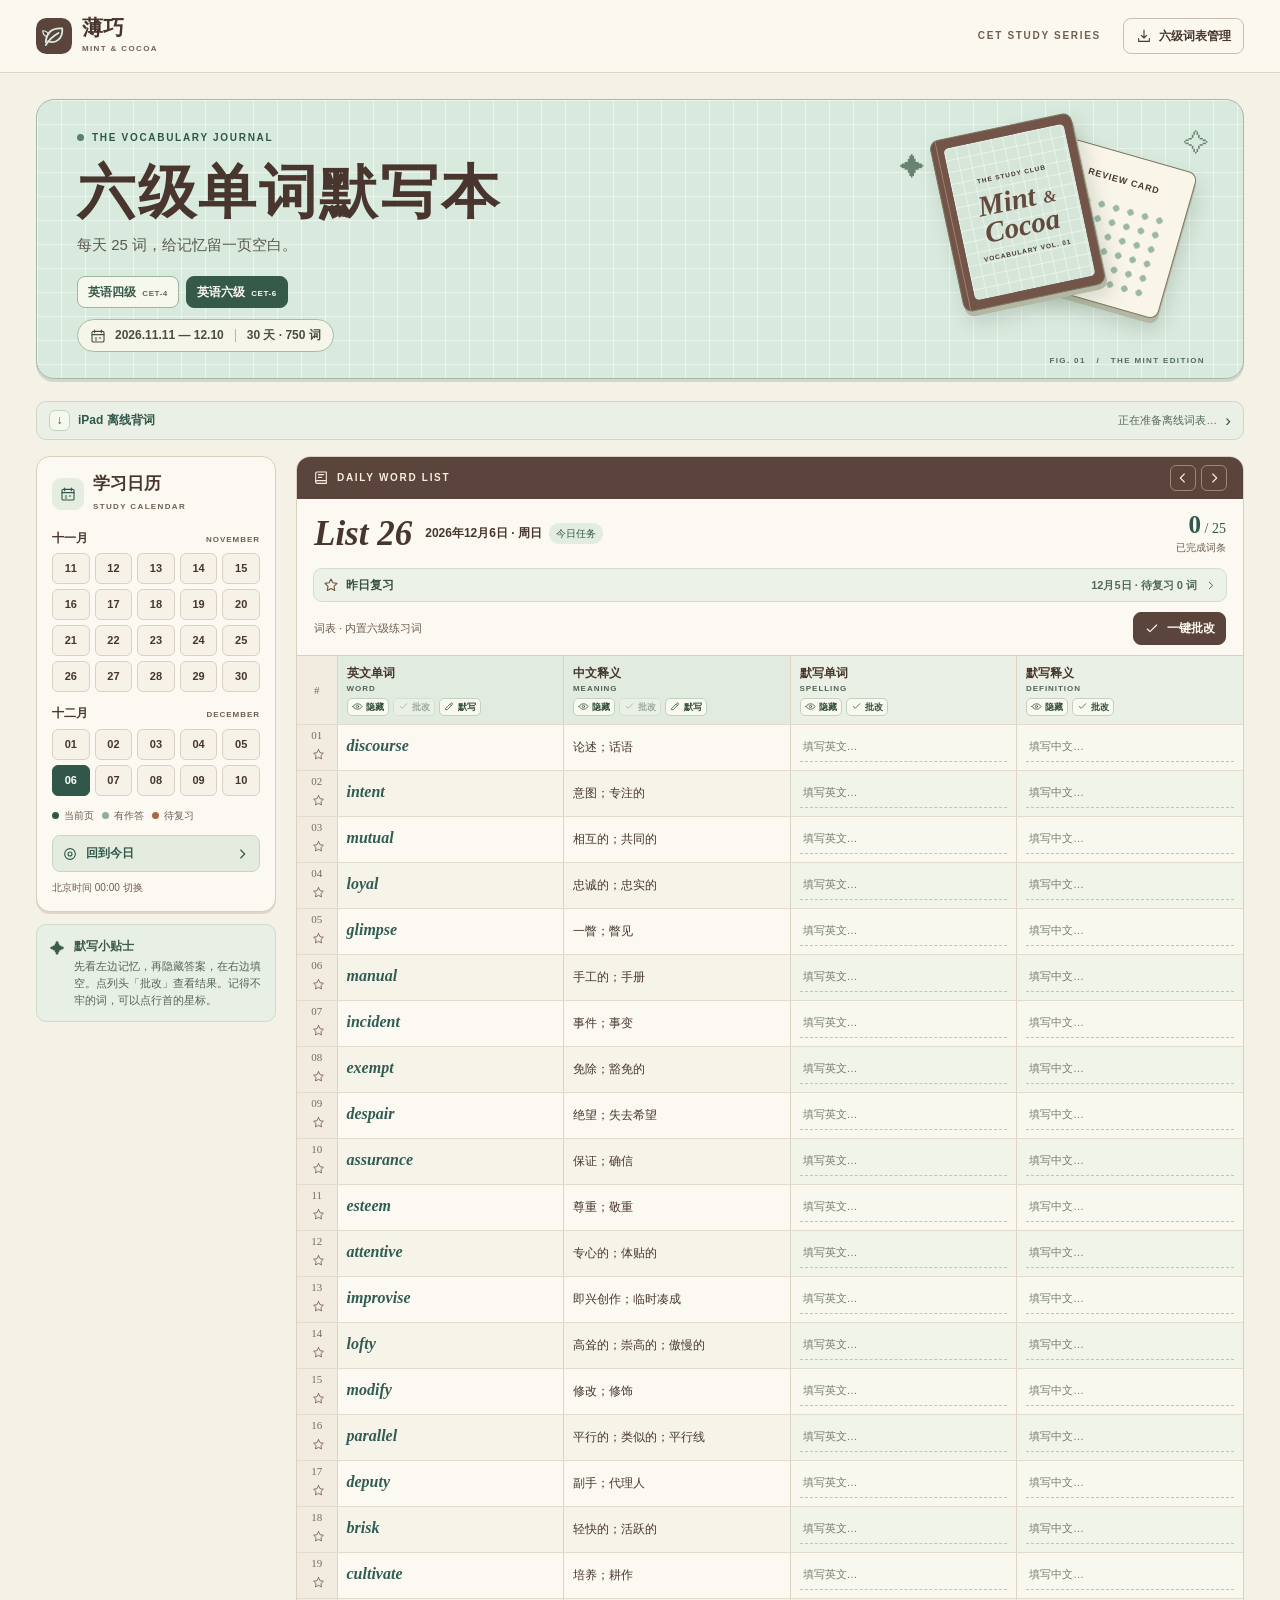
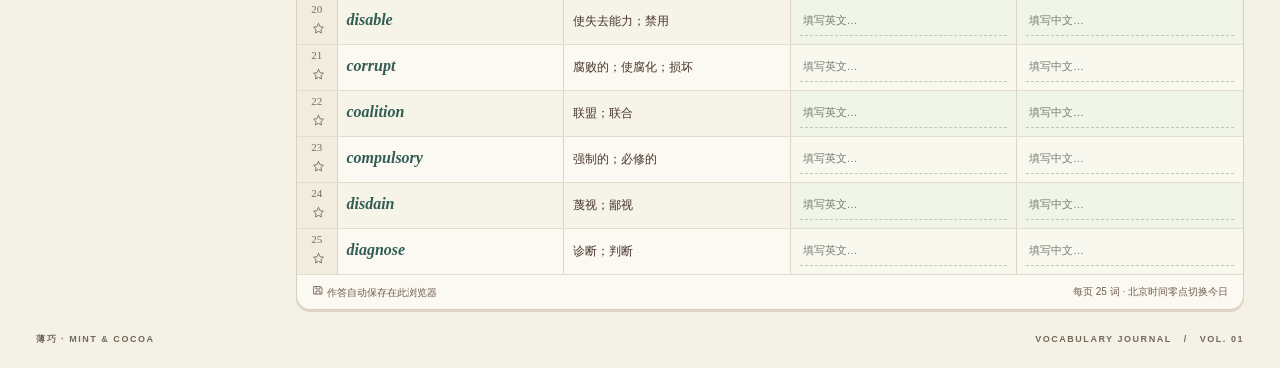
==== index.html @ f954edbf "Publish Mint Notebook with offline support" ====
<!doctype html>
<html lang="zh-CN">
<head>
<meta charset="utf-8">
<meta name="viewport" content="width=device-width, initial-scale=1">
<meta name="theme-color" content="#e0ece3">
<meta name="description" content="薄巧配色的四六级单词默写本。每天 25 词，双向默写、一键批改和次日复习。">
<title>薄巧 · 四六级单词默写本</title>
<link rel="icon" href="mint.svg" type="image/svg+xml">
<link rel="manifest" href="manifest.webmanifest">
<link rel="apple-touch-icon" href="icon-180.png">
<meta name="apple-mobile-web-app-capable" content="yes">
<meta name="apple-mobile-web-app-title" content="薄巧默写本">
<link rel="stylesheet" href="style.css">
<script type="module" src="app.js"></script>
<script defer src="pwa.js"></script>
</head>
<body>
<header class="topbar"><div class="topinner">
  <a class="brand" href="./"><img src="mint.svg" alt=""><span>薄巧<span class="brand-en">MINT &amp; COCOA</span></span></a>
  <div class="topright"><span class="edition">CET STUDY SERIES</span><button type="button" id="open-import" class="outline"><span data-icon="import"></span>六级词表管理</button></div>
</div></header>
<main class="wrap">
  <section class="cover" aria-label="四六级词汇学习计划">
    <div class="cover-copy"><div class="kicker"><i></i> THE VOCABULARY JOURNAL</div>
    <h1 id="cover-title">四六级单词默写本</h1>
    <p class="tagline">每天 25 词，给记忆留一页空白。</p>
    <div class="level-select" role="group" aria-label="选择考试词表"><button type="button" id="level-four" aria-pressed="false">英语四级 <small>CET-4</small></button><button type="button" id="level-six" aria-pressed="true">英语六级 <small>CET-6</small></button></div>
    <div class="cover-meta"><span data-icon="calendar"></span><span>2026.11.11 — 12.10</span><span class="meta-divider"></span><span>30 天 · 750 词</span></div></div>
    <div class="cover-art" aria-hidden="true"><div class="card-paper"><small>REVIEW CARD</small><div class="dots"></div></div><div class="card-mint"><div class="card-inner"><small>THE STUDY CLUB</small><b>Mint <em>&amp;</em><br>Cocoa</b><span>VOCABULARY VOL. 01</span></div></div><span class="spark spark-a">✦</span><span class="spark spark-b">✧</span><span class="art-caption">FIG. 01 &nbsp; / &nbsp; THE MINT EDITION</span></div>
  </section>
  <details class="offline-panel">
    <summary><span class="offline-symbol" aria-hidden="true">↓</span><strong>iPad 离线背词</strong><span id="offline-status" role="status">正在检查离线词表…</span></summary>
    <div class="offline-help">
      <p>在 iPad 的 Safari 打开本页，点「分享」→「添加到主屏幕」。如果看到「作为网页 App 打开」，请开启它。</p>
      <p>添加后，保持联网，从主屏幕打开「薄巧默写本」，看到「已可离线使用」就可以断网。作答和复习记录保存在你打开应用的设备和浏览环境中。</p>
      <button id="offline-retry" class="outline" type="button" hidden>重新准备离线词表</button>
    </div>
  </details>
  <div class="workspace">
    <aside class="rail">
      <section class="rail-card" aria-labelledby="calendar-label">
        <div class="rail-title"><span class="rail-icon" data-icon="calendar"></span><div><h2 id="calendar-label">学习日历</h2><span>STUDY CALENDAR</span></div></div>
        <div id="calendar"></div>
        <div class="legend"><span><i></i>当前页</span><span><i></i>有作答</span><span><i></i>待复习</span></div>
        <button type="button" id="today" class="today"><span data-icon="target"></span>回到今日<span class="arrow" data-icon="right"></span></button>
        <p id="clock-note" class="clock-note"></p>
      </section>
      <div class="note"><span class="note-star">✦</span><div><b>默写小贴士</b><p>先看左边记忆，再隐藏答案，在右边填空。点列头「批改」查看结果。记得不牢的词，可以点行首的星标。</p></div></div>
    </aside>
    <section class="notebook" aria-labelledby="day-title">
      <div class="notebook-top"><div class="book-label"><span data-icon="book"></span> DAILY WORD LIST</div><div class="nav"><button type="button" id="prev" aria-label="前一天" data-icon="left"></button><button type="button" id="next" aria-label="后一天" data-icon="right"></button></div></div>
      <div class="sheet-heading"><div class="list-heading"><h2 id="day-title"></h2><div><span id="date"></span><span id="date-tag"></span></div></div><div class="counter"><strong id="progress">0</strong><span> / 25</span><small>已完成词条</small></div></div>
      <details id="review-panel" class="review-panel">
        <summary><span class="review-icon" data-icon="star"></span><span id="review-title">昨日复习</span><span id="review-count" class="review-count"></span><span class="review-arrow" data-icon="right"></span></summary>
        <div id="review-content" class="review-content"></div>
      </details>
      <div class="sheet-tools"><span id="source-badge"></span><button type="button" id="grade-all" class="primary"><span data-icon="check"></span>一键批改</button></div>
      <div class="table-scroll" tabindex="0" aria-label="四栏默写表，可横向滑动">
        <table><colgroup><col class="num"><col><col><col><col></colgroup><thead id="table-head"></thead><tbody id="table-body"></tbody></table>
      </div>
      <div class="sheet-foot"><span><span data-icon="save"></span> <span id="storage-label">作答自动保存在此浏览器</span></span><span>每页 25 词 · 北京时间零点切换今日</span></div>
      <p id="feedback" class="feedback" role="status"></p>
    </section>
  </div>
  <footer><span>薄巧 · MINT &amp; COCOA</span><span>VOCABULARY JOURNAL &nbsp; / &nbsp; VOL. 01</span></footer>
</main>
<dialog id="import-dialog" aria-labelledby="import-title">
  <form id="import-form"><div class="dialog-head"><div><span class="kicker">YOUR WORD LIST</span><h2 id="import-title">词表管理</h2></div><button type="button" id="close-import" class="outline" aria-label="关闭">✕</button></div>
    <p id="source-detail"></p>
    <p>要使用书中词表，请按顺序导入至少 750 条。每行格式为「英文单词、Tab、中文释义」，接受 TSV 或 CSV。多义项可用「；」分隔，系统将使用前 750 条，每天分配 25 条。两套词表的作答分别保存。</p>
    <label class="file-label">选择词表文件 <input type="file" id="word-file" accept=".txt,.tsv,.csv,text/plain,text/tab-separated-values,text/csv"></label>
    <label for="word-paste">或直接粘贴词表</label>
    <textarea id="word-paste" rows="5" placeholder="abandon&#9;放弃；抛弃"></textarea>
    <p id="import-result" role="status"></p>
    <div class="dialog-actions"><button type="button" id="reset-source" class="outline">使用内置词表</button><button class="primary" type="submit">导入并使用</button></div>
  </form>
</dialog>
</body>
</html>
---- style.css ----
:root{--paper:#fbf9f1;--ink:#48362e;--soft:#715e52;--line:#dbd0be;--green:#e2ede4;--darkgreen:#305749;--brown:#5a443b;--serif:Georgia,"Songti SC","Noto Serif SC","SimSun",serif;--sans:-apple-system,BlinkMacSystemFont,"PingFang SC","Microsoft YaHei",sans-serif}
*{box-sizing:border-box}body{margin:0;background:#f4f1e7;color:var(--ink);font:14px/1.55 var(--sans)}button,input,textarea{font:inherit;color:inherit}button{cursor:pointer}button:disabled{cursor:default;opacity:.4}button:focus-visible,a:focus-visible,input:focus-visible,textarea:focus-visible,.table-scroll:focus-visible{outline:2px solid #437661;outline-offset:3px}a{color:inherit;text-decoration:none}svg{width:16px;height:16px;vertical-align:-3px;fill:none;stroke:currentColor;stroke-width:1.65;stroke-linecap:round;stroke-linejoin:round}[data-icon]{display:inline-flex;align-items:center}
.topbar{background:#fbf8ef;border-bottom:1px solid #dfd5c4}.topinner,.wrap{max-width:1280px;margin:auto;padding-inline:36px}.topinner{height:72px;display:flex;justify-content:space-between;align-items:center}.brand{display:flex;align-items:center;gap:10px;font-family:var(--serif);font-size:21px;font-weight:700;line-height:1.1}.brand img{width:36px;height:36px}.brand-en,.edition,.kicker,.book-label,.rail-title div>span,.art-caption,footer{font:700 10px/1.35 var(--sans);letter-spacing:.17em}.brand-en{display:block;font-size:8px;margin-top:4px;color:var(--soft)}.topright{display:flex;gap:22px;align-items:center}.edition{color:var(--soft)}
.outline,.primary{display:inline-flex;align-items:center;justify-content:center;gap:7px;border:1px solid #cbbdaf;border-radius:8px;padding:8px 12px;background:transparent;font-size:12px;font-weight:650;white-space:nowrap}.outline:hover{background:#ede6d8}.primary{background:var(--brown);border-color:var(--brown);color:#fff9eb}.primary:hover{background:#714f40}
.cover{position:relative;isolation:isolate;display:flex;align-items:center;min-height:239px;margin:26px 0 22px;border:1px solid #a3b9a9;border-radius:18px;overflow:hidden;background-color:#d8e9dd;background-image:linear-gradient(#ffffff83 1px,transparent 1px),linear-gradient(90deg,#ffffff83 1px,transparent 1px);background-size:24px 24px;box-shadow:0 3px 0 #d2d8c8}
.cover-copy{padding:26px 40px;z-index:1}.kicker{color:var(--darkgreen);display:inline-flex;align-items:center;gap:8px}.kicker i{width:7px;height:7px;background:#58816e;border-radius:50%}.cover h1{font:800 clamp(34px,5vw,58px)/1.15 var(--serif);letter-spacing:.045em;margin:12px 0 7px}.tagline{font-size:15px;color:#5a5b4b;margin:0 0 19px}.cover-meta{display:inline-flex;align-items:center;gap:9px;background:#fbf8ebd9;border:1px solid #a9baa9;border-radius:25px;padding:6px 12px;color:#484e40;font-size:12px;font-weight:650;font-variant-numeric:tabular-nums}.meta-divider{width:1px;height:13px;background:#b1b8a5;margin:0 2px}
.cover-art{position:absolute;right:26px;top:0;bottom:0;width:330px;pointer-events:none}.card-mint,.card-paper{position:absolute;border-radius:9px;box-shadow:1px 5px 0 #b3b7a3,4px 11px 19px #415a4533;border:1px solid #7c7861}.card-paper{width:139px;height:152px;background:#f9f5e9;top:52px;right:37px;transform:rotate(16deg);padding:14px 12px;text-align:center}.card-paper small{font:700 9px var(--sans);letter-spacing:.1em}.dots{margin:11px auto;background:radial-gradient(circle,#9ab9a5 3px,transparent 3.4px) 0 0/15px 15px;width:105px;height:90px}.card-mint{width:145px;height:175px;background:#725448;top:25px;right:127px;transform:rotate(-12deg);padding:9px 8px 9px 12px}.card-mint:before{content:"";position:absolute;top:0;bottom:0;left:5px;border-left:1px solid #9f806e}.card-inner{height:100%;border-radius:5px;background:#d5e6d8;background-image:linear-gradient(#ffffff74 1px,transparent 1px),linear-gradient(90deg,#ffffff74 1px,transparent 1px);background-size:12px 12px;display:flex;flex-direction:column;align-items:center;justify-content:center;gap:9px;text-align:center}.card-inner b{font:italic 700 29px/.9 var(--serif);color:#634a3c}.card-inner em{font-size:17px}.card-inner small,.card-inner span{font:800 6.5px var(--sans);letter-spacing:.15em}.spark{position:absolute;color:#688371;font-size:25px}.spark-a{left:13px;top:48px}.spark-b{right:8px;top:24px}.art-caption{position:absolute;bottom:11px;right:12px;color:#526d5c;font-size:8px}
.workspace{display:grid;grid-template-columns:240px minmax(0,1fr);gap:20px;align-items:start}.rail-card,.notebook{border:1px solid var(--line);background:var(--paper);border-radius:14px;box-shadow:0 2px 0 #dfd6c7}.rail-card{padding:15px}.rail-title{display:flex;align-items:center;gap:9px;margin:1px 0 13px}.rail-icon{padding:8px;background:#e5ede1;border-radius:9px;color:var(--darkgreen)}.rail-title h2{font-size:17px;margin:0;line-height:1.25}.rail-title div>span{color:var(--soft);font-size:8px}.month-name{display:flex;align-items:baseline;justify-content:space-between;margin:12px 0 6px;font-weight:700;font-size:12px}.month-name span{font:700 8px var(--sans);letter-spacing:.12em;color:var(--soft)}.days{display:grid;grid-template-columns:repeat(5,1fr);gap:5px}.day{border:1px solid #d9d1c1;background:#f6f2e7;border-radius:6px;min-height:31px;font-size:11px;font-weight:650;position:relative;padding:2px;font-variant-numeric:tabular-nums}.day:hover{background:#e2ebe0}.day[aria-current=true]{background:var(--darkgreen);color:#fff;border-color:var(--darkgreen)}.day.has-work:not([aria-current=true]):after{content:"";position:absolute;right:3px;top:3px;width:5px;height:5px;border-radius:50%;background:#759c83}.day.is-today:not([aria-current=true]){border-color:#739784}.legend{display:flex;align-items:center;gap:12px;color:var(--soft);font-size:10px;margin:12px 0}.legend span{display:inline-flex;align-items:center;gap:5px}.legend i{width:7px;height:7px;border-radius:50%;background:var(--darkgreen)}.legend span+span i{background:#8faf95}.today{width:100%;display:flex;align-items:center;gap:8px;background:#e4ece0;border:1px solid #c6d6c5;border-radius:8px;padding:8px 9px;font-weight:700;font-size:12px;color:var(--darkgreen)}.today:hover{background:#d9e8db}.arrow{margin-left:auto}.clock-note{font-size:10px;color:var(--soft);margin:8px 0 0}.note{display:flex;gap:9px;padding:12px 13px;border:1px solid #ccdbcc;border-radius:10px;background:#e8efe4;color:#3e5b48;margin:12px 0;font-size:12px}.note b{font-size:12px}.note p{margin:3px 0 0;color:#526656;font-size:11px}.note-star{font-size:15px}
.notebook{overflow:hidden}.notebook-top{display:flex;align-items:center;justify-content:space-between;background:#5a443b;color:#f9edde;padding:8px 16px;min-height:42px}.book-label{display:flex;align-items:center;gap:8px}.nav{display:flex;gap:5px}.nav button{padding:4px;border:1px solid #a28675;border-radius:6px;color:#f9edde;background:transparent}.nav button:not(:disabled):hover{background:#765849}.sheet-heading{display:flex;align-items:center;justify-content:space-between;gap:10px;padding:13px 17px 8px}.list-heading{display:flex;gap:13px;align-items:center;flex-wrap:wrap}.list-heading h2{margin:0;font:700 35px/1 var(--serif);font-style:italic}.list-heading>div{display:flex;flex-wrap:wrap;gap:7px;align-items:center;font-size:12px}.list-heading #date{font-weight:700}.list-heading #date-tag{color:var(--darkgreen);background:#e3ece1;padding:3px 7px;border-radius:10px;font-size:10px}.counter{flex-shrink:0;font-family:var(--serif);color:var(--darkgreen);text-align:right;line-height:1}.counter strong{font-size:25px}.counter small{display:block;font:10px var(--sans);margin-top:4px;color:var(--soft)}.sheet-tools{display:flex;align-items:center;justify-content:space-between;gap:8px;padding:1px 17px 10px}.sheet-tools #source-badge{color:var(--soft);font-size:11px}.sheet-tools .primary{padding:6px 10px}
.table-scroll{overflow:auto;scrollbar-color:#a7b4a5 transparent}table{border-collapse:collapse;width:100%;table-layout:fixed;min-width:645px}col.num{width:40px}th,td{border-right:1px solid #ddd4c4;border-bottom:1px solid #e3dbcb;text-align:left}th:last-child,td:last-child{border-right:0}thead{background:#e1ebdf}th{padding:8px 9px;border-top:1px solid #c8d6c7;font-size:12px}th:nth-child(n+4){background:#eaf0e5}th small{display:block;color:#516457;font:700 8px var(--sans);letter-spacing:.12em;margin-top:1px}.header-controls{display:flex;gap:4px;flex-wrap:wrap;margin-top:5px}.mini{display:inline-flex;align-items:center;gap:3px;border:1px solid #c3d1c2;border-radius:5px;background:#f8f9ef;padding:2px 4px;font-size:9px;white-space:nowrap;line-height:1.35;color:#344d3c}.mini svg{width:11px;height:11px}.mini:hover,.mini[aria-pressed=true]{background:#cfdfd0;border-color:#9db49f}.row-num{font:11px var(--serif);color:#7a6b60;text-align:center;background:#f1ecdf}td{height:41px;padding:4px 9px;overflow-wrap:anywhere}td:nth-child(n+4){background:#f8f8ef}tbody tr:nth-child(even) td:not(.row-num){background:#f6f4e9}tbody tr:nth-child(even) td:nth-child(n+4){background:#f1f4e9}.ref-word{font:italic 700 16px var(--serif);color:#315d54}.ref-meaning{font-size:12px}.hidden-marker{display:block;text-align:center;color:#83796d}.entry{width:100%;min-width:0;border:0;border-bottom:1px dashed #bdc8b7;background:transparent;outline-offset:1px;padding:5px 3px;color:#315346;font-size:12px}.entry::placeholder{color:#757d70;font-size:11px}.entry:focus{background:#fffdf4}.entry[data-grade=correct]{border-bottom:2px solid #59846c}.entry[data-grade=review]{border-bottom:2px solid #a66349}.cell-feedback{font-size:10px;display:block;line-height:1.35;margin:3px 0;color:#84492e}.cell-feedback.ok{color:#376a52}.sheet-foot{display:flex;justify-content:space-between;gap:6px;padding:9px 15px;color:var(--soft);font-size:10px}.sheet-foot svg{width:12px;height:12px}.feedback{margin:0;padding:0 15px 10px;font-size:12px;color:var(--darkgreen)}.feedback:empty{padding:0}.feedback:not(:empty){position:fixed;bottom:16px;right:16px;z-index:3;background:#eff5e9;border:1px solid #99b39d;padding:9px 13px;border-radius:8px;max-width:calc(100% - 32px);box-shadow:0 2px 10px #473c3033}.wrap footer{display:flex;justify-content:space-between;gap:10px;padding:23px 0;color:#746859;font-size:9px}
dialog{max-width:min(540px,calc(100% - 24px));padding:21px;border:1px solid #bbae9b;border-radius:14px;background:var(--paper);color:var(--ink);box-shadow:0 14px 60px #322c2855}dialog::backdrop{background:#362c24aa}.dialog-head,.dialog-actions{display:flex;justify-content:space-between;gap:8px;align-items:center}.dialog-head h2{margin:1px 0;font-family:var(--serif)}dialog p{font-size:13px}dialog label{display:block;font-weight:650;font-size:12px;margin-top:10px}dialog textarea{margin-top:5px;width:100%;padding:8px;border:1px solid var(--line);background:#fffdf6;border-radius:7px}#import-result{color:#8a472e}#import-result:empty{margin:5px}
@media(max-width:900px){.topinner,.wrap{padding-inline:20px}.workspace{grid-template-columns:195px minmax(0,1fr);gap:12px}.rail-card{padding:11px}.cover-copy{padding-inline:27px}.cover-art{right:7px}}
@media(max-width:720px){.topinner,.wrap{padding-inline:12px}.topinner{height:57px}.edition{display:none}.cover{margin:13px 0;min-height:180px}.cover-copy{padding:14px 16px}.cover h1{font-size:clamp(27px,6vw,41px)}.tagline{font-size:13px;margin-bottom:10px}.cover-meta{font-size:10px}.cover-art{right:-33px;transform:scale(.67);transform-origin:right center}.workspace{display:block}.rail{margin-bottom:11px}.rail-card{display:grid;grid-template-columns:1fr auto;gap:6px}.rail-title{margin:0}.rail-card #calendar{grid-row:2;grid-column:1/-1;display:grid;grid-template-columns:2fr 1fr;gap:10px}.days{grid-template-columns:repeat(5,1fr);gap:3px}.month-name{margin-top:3px}.day{min-height:26px}.legend{margin:0;grid-row:3}.today{grid-row:1;grid-column:2}.clock-note{grid-row:3;margin:0;text-align:right}.note{display:none}.sheet-heading{padding-inline:11px}.sheet-tools{padding-inline:11px}.list-heading{gap:8px}.list-heading h2{font-size:29px}}
@media(max-width:420px){.cover-art{right:-63px;opacity:.42}.cover-copy{padding-inline:12px}.cover h1{letter-spacing:.02em}.sheet-foot{flex-wrap:wrap}.month-name span{display:none}}
@media(prefers-reduced-motion:reduce){*,*::before,*::after{scroll-behavior:auto!important;animation:none!important}}

.level-select{display:flex;gap:7px;margin-bottom:11px}
.level-select button{border:1px solid #9eb5a2;border-radius:8px;padding:6px 10px;background:#f7f8ed;color:#345748;font-size:12px;font-weight:750}
.level-select button:hover{background:#e8f0e5}
.level-select button[aria-pressed=true]{background:#355a4a;border-color:#355a4a;color:#fffaf1}
.level-select small{font-size:8px;letter-spacing:.07em;margin-left:3px}
.level-select button[aria-pressed=false] small{color:#576c5d}
[hidden]{display:none!important}
.day.needs-review:before{content:"";position:absolute;left:3px;top:3px;width:5px;height:5px;border-radius:50%;background:#a76846}
.day[aria-current=true].needs-review:before{background:#ffd4ad}
.legend{gap:8px;flex-wrap:wrap}
.legend span:last-child i{background:#a76846}
.review-panel{margin:5px 16px 9px;border:1px solid #d3ddcf;border-radius:9px;background:#edf2e8;color:#345345}
.review-panel summary{display:flex;align-items:center;gap:7px;list-style:none;padding:7px 9px;font-weight:750;font-size:12px;cursor:pointer}
.review-panel summary::-webkit-details-marker{display:none}
.review-icon{color:#77513e}
.review-count{margin-left:auto;color:#536959;font-size:11px;font-weight:600}
.review-arrow svg{width:13px;height:13px}
.review-panel[open] .review-arrow{transform:rotate(90deg)}
.review-content{padding:0 9px 8px;font-size:11px}
.review-content p{margin:2px 0 5px}
.review-content ul{margin:0;padding:0;list-style:none;max-height:250px;overflow:auto}
.review-item{display:grid;grid-template-columns:minmax(70px,1fr) minmax(80px,2fr) auto;align-items:center;gap:8px;padding:4px 2px;border-top:1px solid #dce4d6}
.review-item.is-reviewed .review-word,.review-item.is-reviewed .review-meaning{opacity:.67}
.review-word{font:italic 700 14px var(--serif);overflow-wrap:anywhere}
.review-item .mini{font-size:10px;padding:3px 5px}
.review-empty{color:#536959}
.star-button{display:grid;place-items:center;margin:2px auto 0;width:25px;height:23px;padding:0;border:1px solid transparent;border-radius:5px;background:transparent;color:#806451}
.star-button svg{width:13px;height:13px}
.star-button:hover{border-color:#c9b7a3;background:#eee5d6}
.star-button[data-weak=true]{color:#9a5938}
.star-button[data-weak=true] svg{fill:#e7b984}
.star-button[data-reviewed=true] svg{fill:#d9e7d5;color:#4e775e}
@media(max-width:720px){.level-select{margin-bottom:7px}.level-select button{font-size:11px;padding:4px 6px}.review-panel{margin-inline:10px}.legend{grid-column:1/-1}.clock-note{grid-row:4;grid-column:1/-1;text-align:left}}

.word-source{text-decoration:underline;text-underline-offset:2px}

.offline-panel{margin:0 0 16px;border:1px solid #cbd7c9;border-radius:10px;background:#eaf0e5;color:var(--darkgreen)}
.offline-panel summary{display:flex;flex-wrap:wrap;align-items:center;gap:8px;list-style:none;cursor:pointer;padding:8px 12px;font-size:12px}
.offline-panel summary::-webkit-details-marker{display:none}
.offline-panel summary::after{content:"›";font-size:17px;line-height:1}
.offline-panel[open] summary::after{transform:rotate(90deg)}
.offline-symbol{display:grid;place-items:center;width:21px;height:21px;border:1px solid #c4d2c4;border-radius:6px;background:#f5f8ed;font-weight:700}
#offline-status{margin-left:auto;font-size:11px;color:#576c5d}
#offline-status[data-ready=true]{color:#305749;font-weight:700}
.offline-help{padding:0 13px 11px;font-size:12px}
.offline-help p{margin:0 0 6px}
@media(max-width:720px){.offline-panel{margin-bottom:10px}}
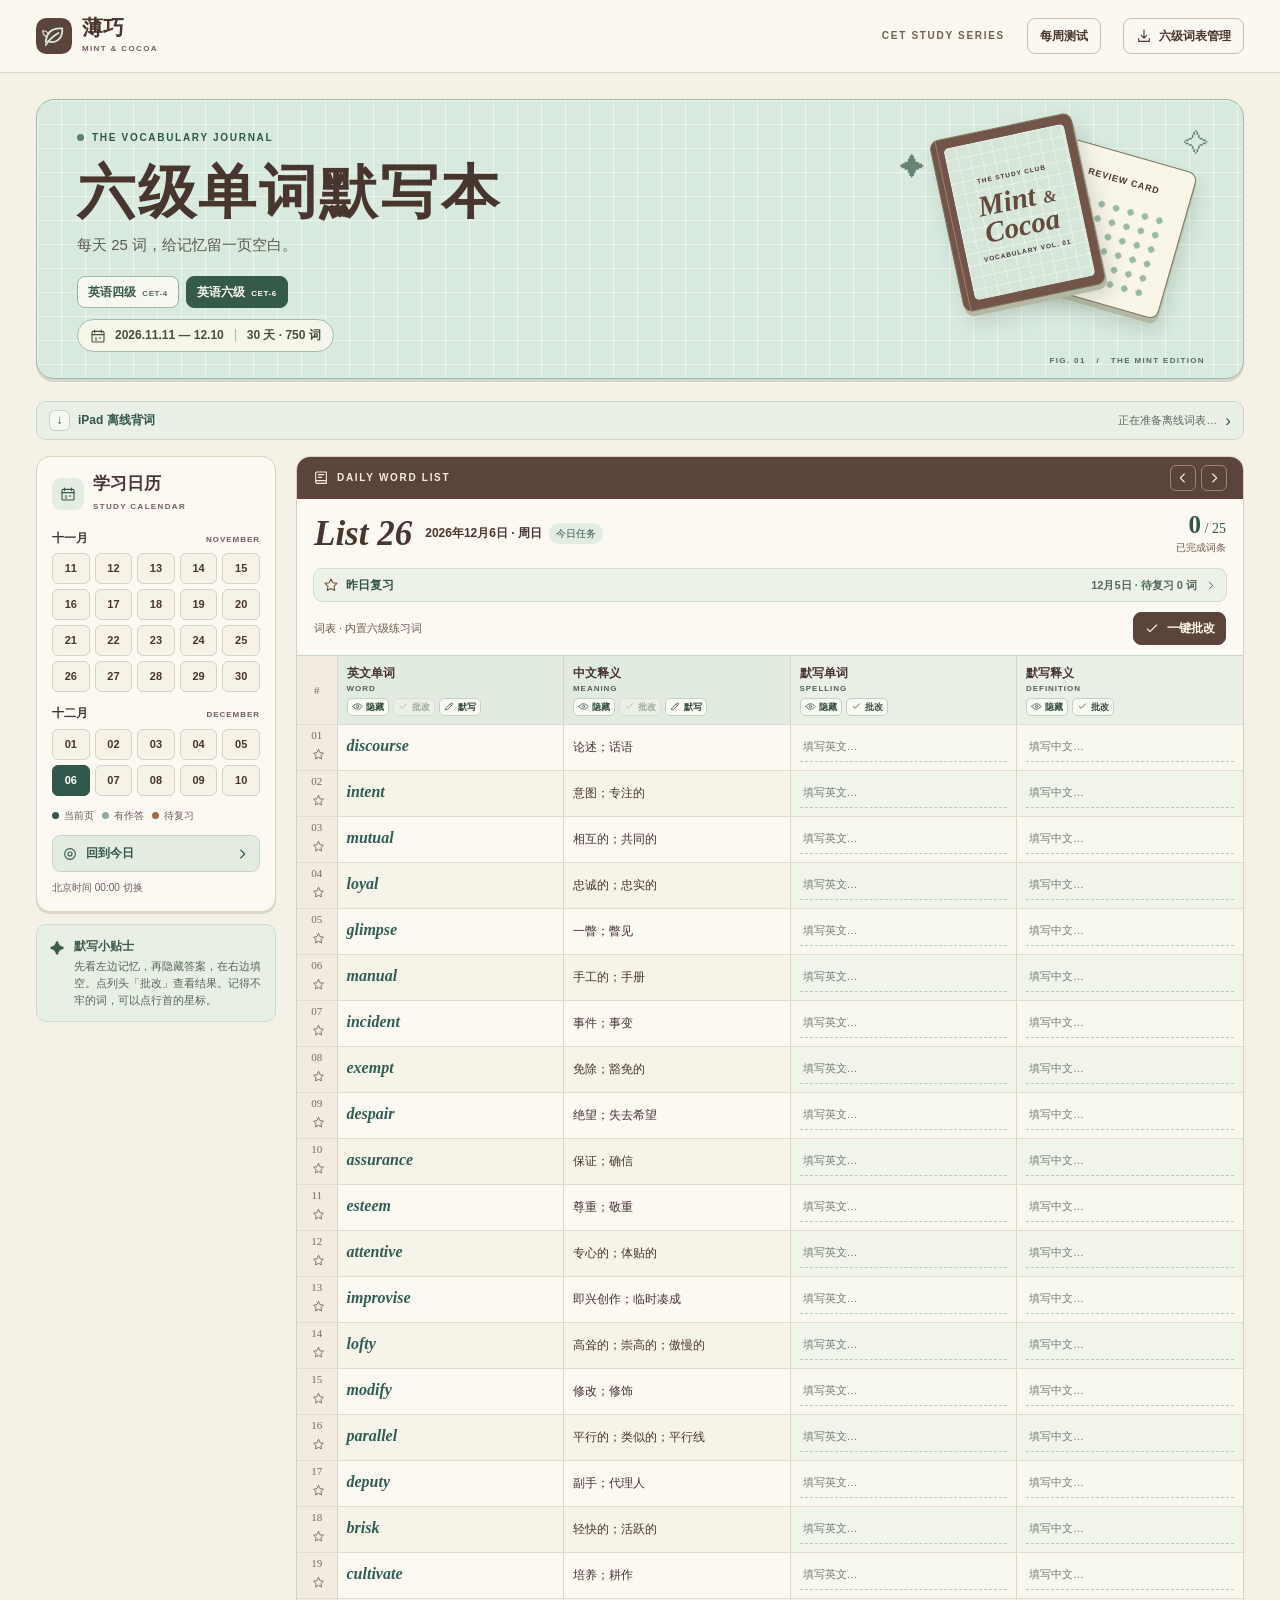
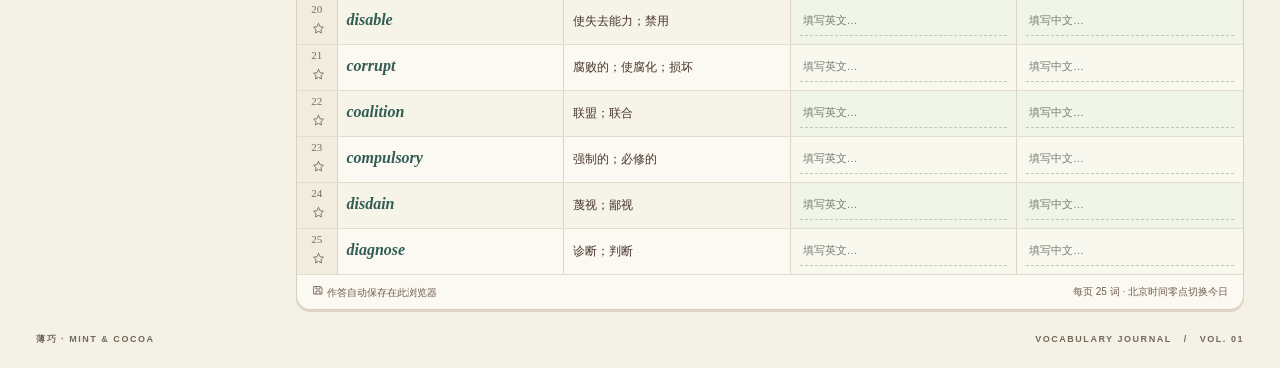
==== commit 0efe3a91: "Add weekly CET vocabulary quizzes" ====
--- a/index.html
+++ b/index.html
@@ -18,7 +18,7 @@
 <body>
 <header class="topbar"><div class="topinner">
   <a class="brand" href="./"><img src="mint.svg" alt=""><span>薄巧<span class="brand-en">MINT &amp; COCOA</span></span></a>
-  <div class="topright"><span class="edition">CET STUDY SERIES</span><button type="button" id="open-import" class="outline"><span data-icon="import"></span>六级词表管理</button></div>
+  <div class="topright"><span class="edition">CET STUDY SERIES</span><a class="outline" href="weekly.html">每周测试</a><button type="button" id="open-import" class="outline"><span data-icon="import"></span>六级词表管理</button></div>
 </div></header>
 <main class="wrap">
   <section class="cover" aria-label="四六级词汇学习计划">
